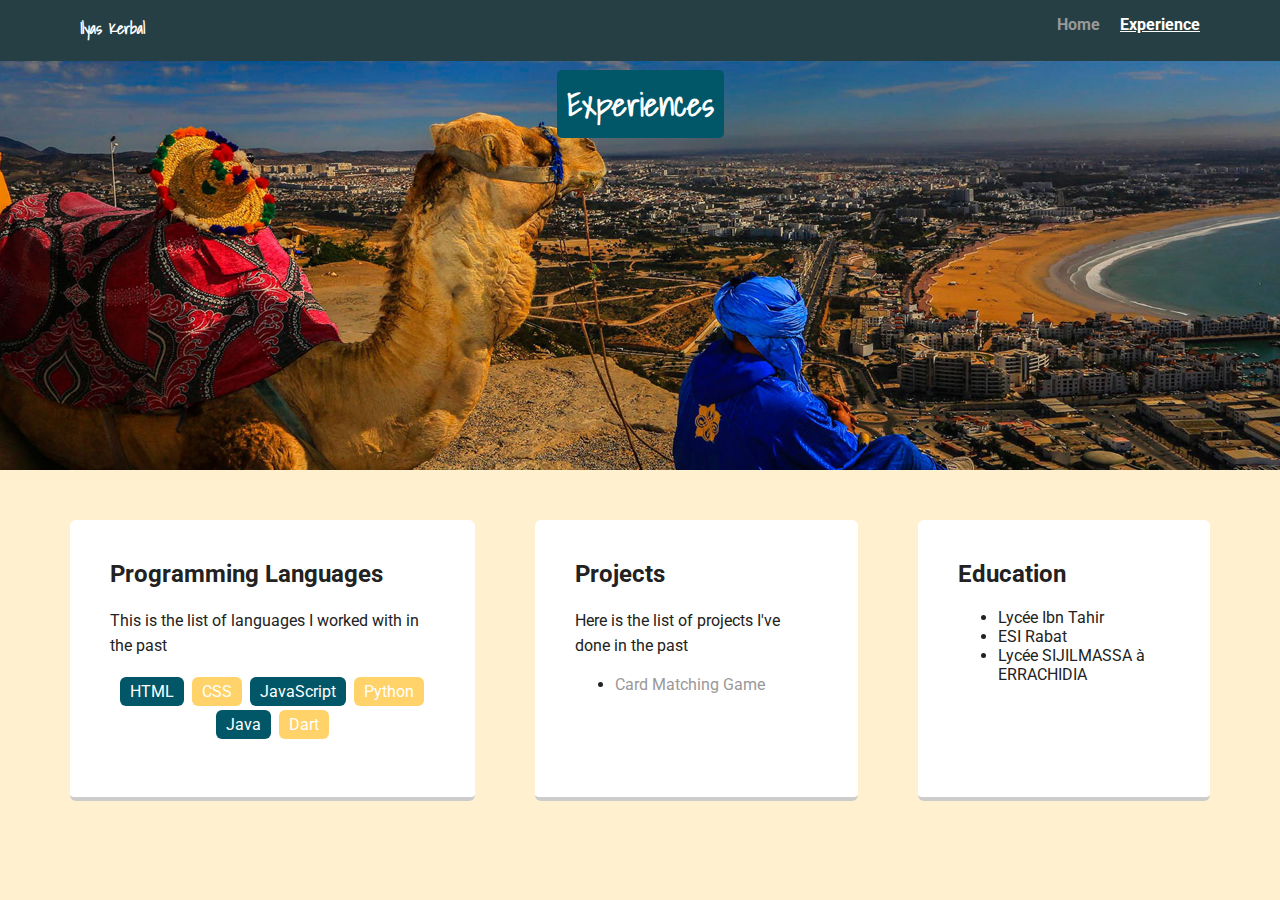
==== experience.html @ 113b55a2 "Experinces page added" ====
<!DOCTYPE html>
<html lang="en">
<head>
    <meta charset="UTF-8">
    <title>Experiences Page</title>
    <meta name="viewport" content="width=device-width, initial-scale=1.0">
    <link rel="stylesheet" href="styles.css">
    <link href="https://fonts.googleapis.com/css?family=Muli%7CRoboto:400,300,500,700,900" rel="stylesheet">
    <link href="https://fonts.googleapis.com/css?family=Shadows+Into+Light&display=swap" rel="stylesheet">
</head>
<body>
    <nav>
        <div class="main-nav">
            <ul class="nav">
                <li class="name">Ilyas Kerbal</li>
                <li><a href="index.html">Home</a></li>
                <li><a class="selected" href="#">Experience</a></li>
            </ul>
        </div>
    </nav>
    <header>
        <h1 class="tag name">Experiences</h1>
    </header>

    <main class="flex">
        <div class="card">
            <h2>Programming Languages</h2>
            <p>This is the list of languages I worked with in the past</p>
            <ul class="skills">
            <li>HTML</li>
            <li>CSS</li>
            <li>JavaScript</li>
            <li>Python</li>
                <li>Java</li>
                <li>Dart</li>
            </ul>
        </div>
        <div class="card">
            <h2>Projects</h2>
            <p>Here is the list of projects I've done in the past </p>
            <ul>
                <li><a href="https://github.com/ilyasKerbal/CardMatchingGame-PyQt4">Card Matching Game</a></li>
            </ul>
        </div>
        <div class="card">
            <h2>Education</h2>
            <ul>
                <li>Lycée Ibn Tahir</li>
                <li>ESI Rabat</li>
                <li>Lycée SIJILMASSA à ERRACHIDIA</li>
            </ul>
        </div>
    </main>
</body>
</html>
---- styles.css ----
/* Global Layout Set-up */
* {
  box-sizing: border-box;
}

body {
  margin: 0;
  padding: 0;
  text-align: center;
  font-family: 'Roboto', sans-serif;
  color: #222;
  background: #fff1cf;
}
/* Link Styles */

a {
  text-decoration: none;
  color: #999;
}
a:hover {
  color: #6633ff;
}

/* Section Styles */

.main-nav {
  width: 100%;
  background: #263f44;
  min-height: 30px;
  padding: 10px;
  position: fixed;
  text-align: center;
}
.nav {
  display: flex;
  justify-content: space-around;
  font-weight: 700;
  list-style-type: none;
  margin: 0 auto;
  padding: 0;
}

.nav .name {
  display: block;
  margin-right: auto;
  color: white;
  font-family: 'Shadows Into Light', cursive;
  font-weight: bold;
}
.nav li {
  padding: 5px 10px 10px 10px;
}
.nav a {
  transition: all .5s;
}
.nav a:hover {
  color: white
}

.nav a.selected{
  color: white;
  text-decoration: underline;
}

header {
  text-align: center;
  background: url('images/morocco.jpg') no-repeat center center ;
  background-size: cover;
  overflow: hidden;
  padding-top: 60px;
}
header {
  line-height: 1.5;
}
header .profile-image {
  margin-top: 50px;
  width: 150px;
  height: 150px;
  border-radius: 50%;
  border: 3px solid white;
  transition: all .5s;
}
header .profile-image:hover {
  transform: scale(1.1) rotate(-2deg);
}
.tag {
  background-color: #015668;
  color: white;
  padding: 10px;
  border-radius: 5px;
  display: table;
  margin: 10px auto;
  font-family: 'Shadows Into Light', cursive;
}
.location {
  background-color: transparent;
  color: #ffd369;
  font-family: 'Roboto', sans-serif;
  font-weight: bold;
}
.card {
  margin: 30px;
  padding: 20px 40px 40px;
  max-width: 500px;
  text-align: left;
  background: #fff;
  border-bottom: 4px solid #ccc;
  border-radius: 6px;
  transition: all .5s;
}
.card:hover {
  border-color: #015668;
}

ul.skills {
  padding: 0;
  text-align: center;
}

.skills li {
  border-radius: 6px;
  display: inline-block;
  background: #ffd369;
  color: white;
  padding: 5px 10px;
  margin: 2px;
}

.skills li:nth-child(odd) {
  background: #015668;
}

footer {
  width: 100%;
  min-height: 30px;
  padding: 20px 0 40px 20px;
}

footer .copyright {
  top: -8px;
  font-size: .75em;
}

footer ul {
  list-style-type: none;
  margin: 0;
  padding: 0;
}

footer ul li {
  display: inline-block;
}

a.social {
  display: inline-block;
  text-indent: -9999px;
  margin-left: 5px;
  width: 30px;
  height: 30px;
  background-size: 30px 30px;
  opacity: .4;
  transition: all .5s;
}
a.twitter {
  background-image: url(images/twitter.svg);
}
a.linkedin {
  background-image: url(images/linkedin.svg);
}
a.github {
  background-image: url(images/github.svg);
}
.location_icon{
  padding-left: 25px;
  background-image: url(images/pin.svg);
  background-repeat: no-repeat;
  background-position: left center;
  background-size: 20px 20px;
}
a.social:hover {
  opacity: 1;
}
.clearfix {
  clear: both;
}

/* Styles for larger screens */
@media screen and (min-width: 720px) {

  .flex {
      display: -ms-flexbox;      /* TWEENER - IE 10 */
      display: flex;
      max-width: 1200px;
      -ms-flex-pack: distribute;
      justify-content: space-around;
      margin: 0 auto;
  }

  header {
    min-height: 470px;
  }

  .nav {
    max-width: 1200px;
    padding: 0 30px;
  }


  main {
    padding-top: 20px;
  }

  main p {
    line-height: 1.6em;
  }

  footer {
    font-size: 1.3em;
    max-width: 1200px;
    margin: 40px auto;
  }

}
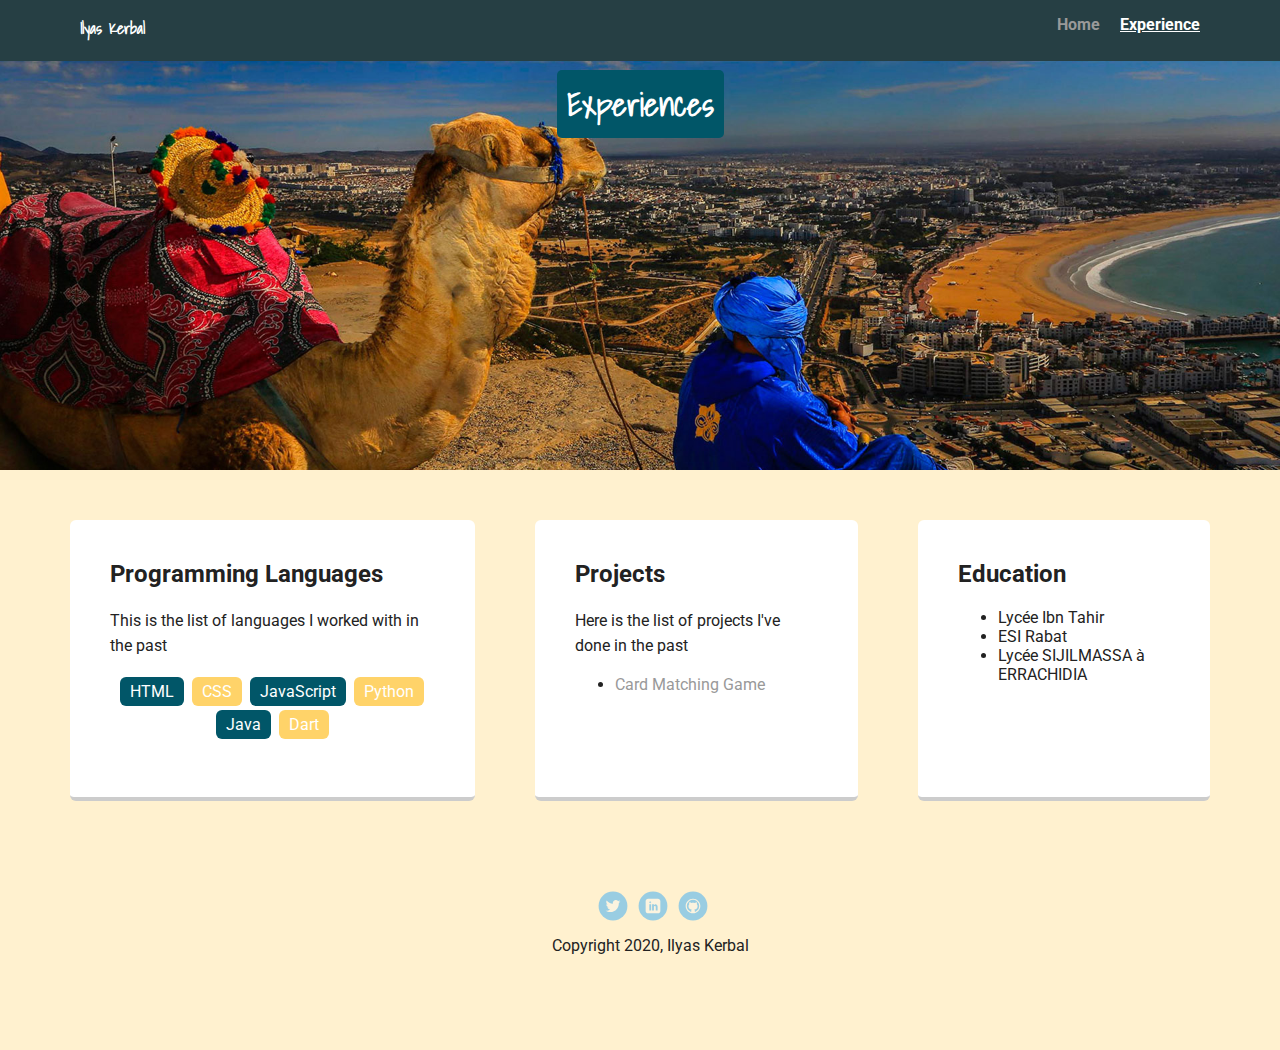
==== commit 6266c594: "Added footer to experience.html" ====
--- a/experience.html
+++ b/experience.html
@@ -51,5 +51,13 @@
             </ul>
         </div>
     </main>
+    <footer>
+        <ul>
+            <li><a href="https://twitter.com/ilyaskerbal" class="social twitter">Twitter</a></li>
+            <li><a href="https://www.linkedin.com/in/ilyas-kerbal/" class="social linkedin">LinkedIn</a></li>
+            <li><a href="https://github.com/ilyasKerbal" class="social github">Github</a></li>
+        </ul>
+        <p class="copyright">Copyright 2020, Ilyas Kerbal</p>
+    </footer>
 </body>
 </html>
